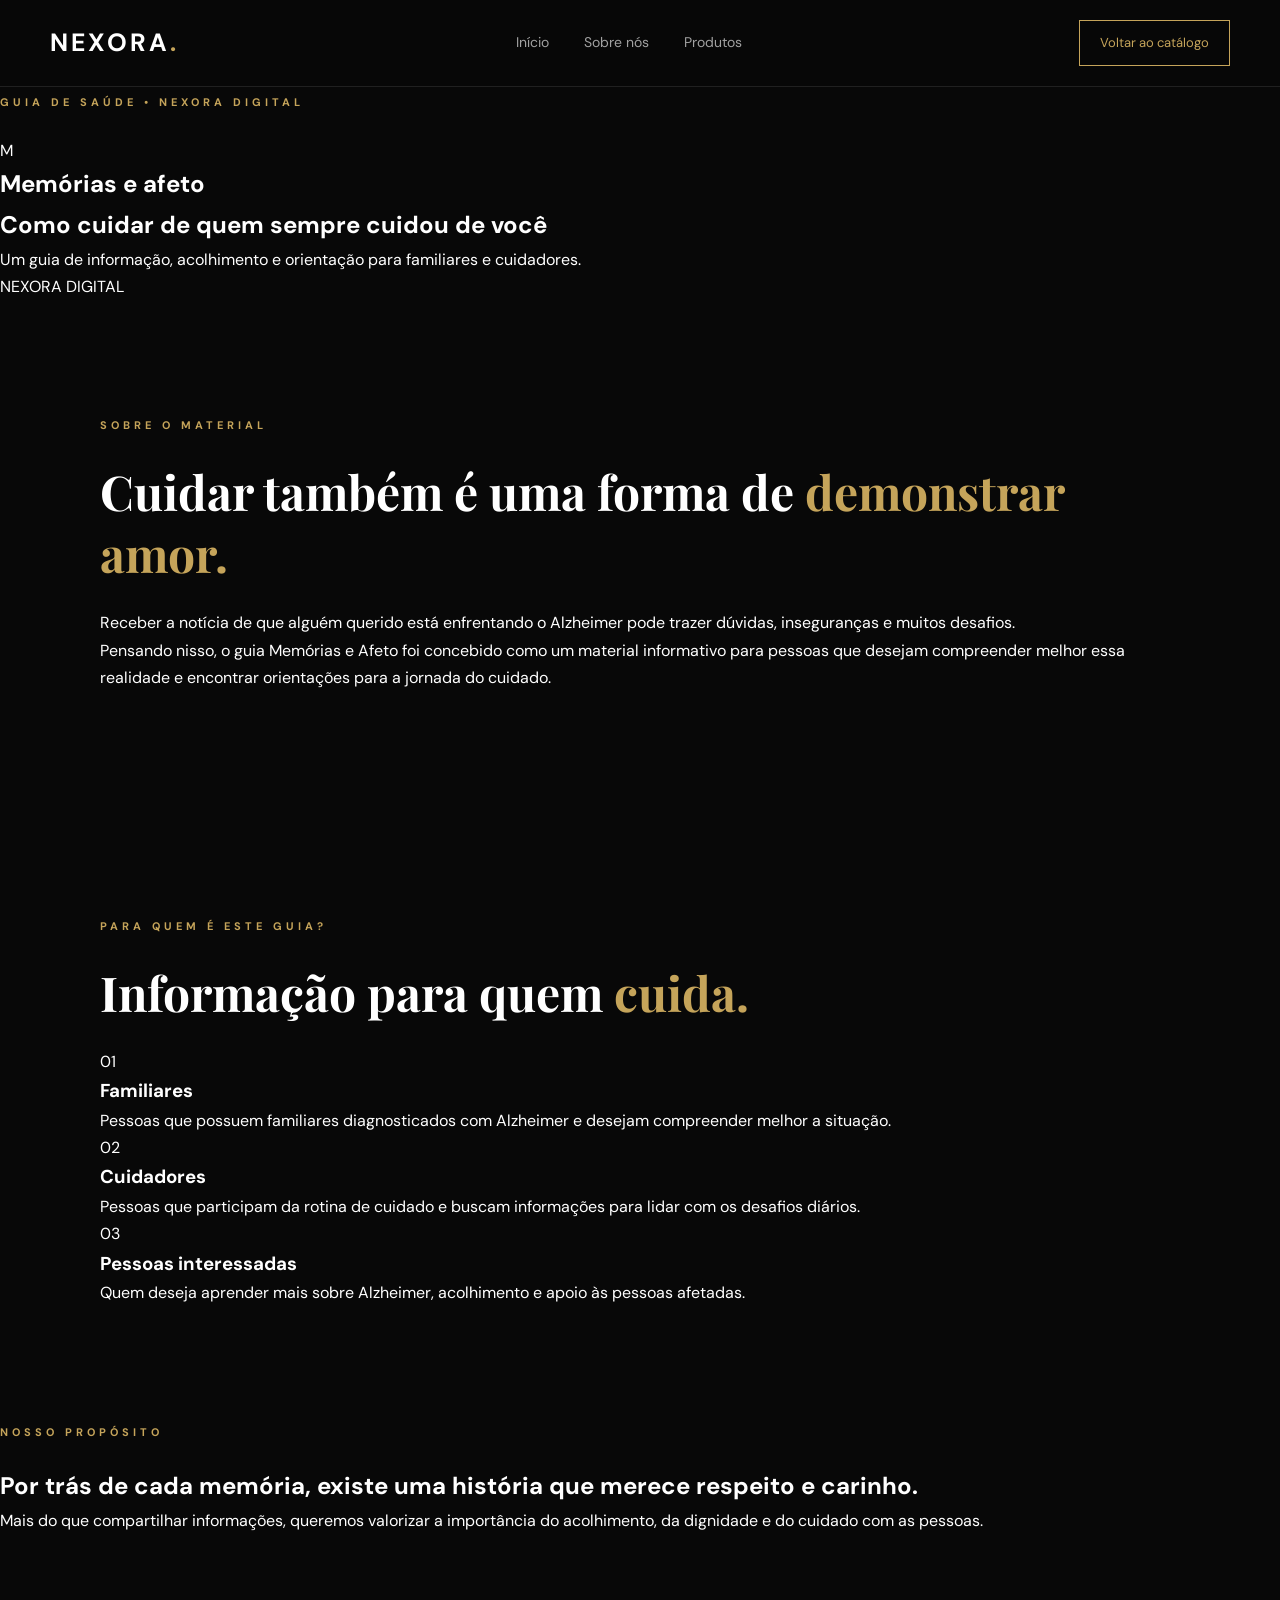
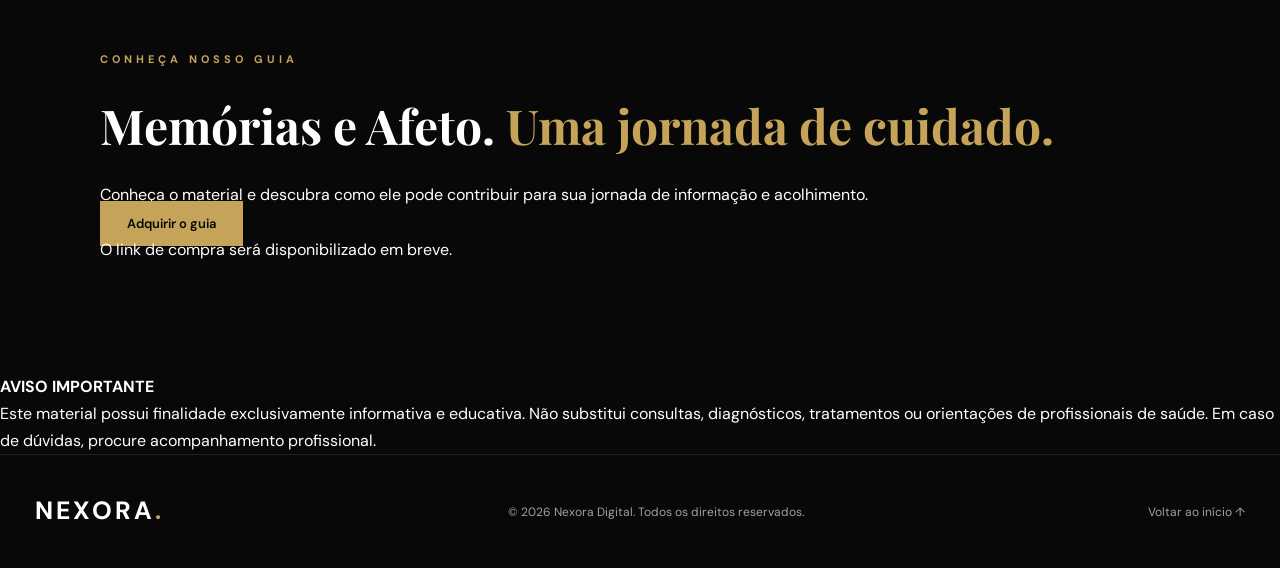
==== guia-alzheimer.html @ ecae06ea "Create informative guide on Alzheimer's care This HTML document serves as an informative guide about" ====
<!DOCTYPE html>
<html lang="pt-BR">

<head>
    <meta charset="UTF-8">
    <meta name="viewport" content="width=device-width, initial-scale=1.0">

    <meta name="description" content="Memórias e afeto: um guia informativo sobre Alzheimer, cuidado e acolhimento para familiares e cuidadores.">

    <title>Memórias e Afeto | Nexora Digital</title>

    <link rel="stylesheet" href="style.css">
</head>

<body>

    <header class="header">
        <nav class="navbar">

            <a href="index.html" class="logo">
                NEXORA<span>.</span>
            </a>

            <div class="nav-links">
                <a href="index.html">Início</a>
                <a href="index.html#sobre">Sobre nós</a>
                <a href="index.html#cursos">Produtos</a>
            </div>

            <a href="index.html#cursos" class="nav-button">
                Voltar ao catálogo
            </a>

        </nav>
    </header>

    <main>

        <!-- CAPA -->

        <section class="guide-hero">

            <div class="guide-cover">

                <span class="eyebrow">
                    GUIA DE SAÚDE • NEXORA DIGITAL
                </span>

                <div class="guide-cover-art">
                    <div class="guide-symbol">M</div>
                </div>

                <h1>
                    Memórias <span>e afeto</span>
                </h1>

                <h2>
                    Como cuidar de quem sempre cuidou de você
                </h2>

                <p>
                    Um guia de informação, acolhimento
                    e orientação para familiares e cuidadores.
                </p>

                <span class="guide-brand">
                    NEXORA DIGITAL
                </span>

            </div>

        </section>


        <!-- APRESENTAÇÃO -->

        <section class="guide-section section">

            <span class="eyebrow">SOBRE O MATERIAL</span>

            <h2>
                Cuidar também é uma forma de
                <span>demonstrar amor.</span>
            </h2>

            <p>
                Receber a notícia de que alguém querido
                está enfrentando o Alzheimer pode trazer
                dúvidas, inseguranças e muitos desafios.
            </p>

            <p>
                Pensando nisso, o guia Memórias e Afeto
                foi concebido como um material informativo
                para pessoas que desejam compreender melhor
                essa realidade e encontrar orientações
                para a jornada do cuidado.
            </p>

        </section>


        <!-- PARA QUEM É -->

        <section class="guide-section section">

            <span class="eyebrow">PARA QUEM É ESTE GUIA?</span>

            <h2>
                Informação para quem
                <span>cuida.</span>
            </h2>

            <div class="guide-audience">

                <article class="audience-card">
                    <span>01</span>
                    <h3>Familiares</h3>
                    <p>
                        Pessoas que possuem familiares
                        diagnosticados com Alzheimer e
                        desejam compreender melhor a situação.
                    </p>
                </article>

                <article class="audience-card">
                    <span>02</span>
                    <h3>Cuidadores</h3>
                    <p>
                        Pessoas que participam da rotina
                        de cuidado e buscam informações
                        para lidar com os desafios diários.
                    </p>
                </article>

                <article class="audience-card">
                    <span>03</span>
                    <h3>Pessoas interessadas</h3>
                    <p>
                        Quem deseja aprender mais sobre
                        Alzheimer, acolhimento e apoio
                        às pessoas afetadas.
                    </p>
                </article>

            </div>

        </section>


        <!-- PROPÓSITO -->

        <section class="guide-message">

            <span class="eyebrow">NOSSO PROPÓSITO</span>

            <h2>
                Por trás de cada memória,
                existe uma história que merece
                <span>respeito e carinho.</span>
            </h2>

            <p>
                Mais do que compartilhar informações,
                queremos valorizar a importância do
                acolhimento, da dignidade e do cuidado
                com as pessoas.
            </p>

        </section>


        <!-- AQUISIÇÃO -->

        <section class="guide-cta section">

            <span class="eyebrow">CONHEÇA NOSSO GUIA</span>

            <h2>
                Memórias e Afeto.
                <span>Uma jornada de cuidado.</span>
            </h2>

            <p>
                Conheça o material e descubra como ele
                pode contribuir para sua jornada de
                informação e acolhimento.
            </p>

            <a href="#" class="button-primary" id="buy-guide">
                Adquirir o guia
            </a>

            <p class="guide-note">
                O link de compra será disponibilizado em breve.
            </p>

        </section>


        <!-- AVISO -->

        <section class="guide-disclaimer">

            <strong>AVISO IMPORTANTE</strong>

            <p>
                Este material possui finalidade exclusivamente
                informativa e educativa. Não substitui consultas,
                diagnósticos, tratamentos ou orientações de
                profissionais de saúde. Em caso de dúvidas,
                procure acompanhamento profissional.
            </p>

        </section>

    </main>


    <footer class="footer">

        <a href="index.html" class="logo">
            NEXORA<span>.</span>
        </a>

        <p>
            © 2026 Nexora Digital.
            Todos os direitos reservados.
        </p>

        <a href="index.html">
            Voltar ao início ↑
        </a>

    </footer>

    <script src="script.js"></script>

</body>
</html>
---- style.css ----
/* =================================
   NEXORA DIGITAL
   IDENTIDADE VISUAL PREMIUM
================================= */

@import url('https://fonts.googleapis.com/css2?family=DM+Sans:wght@400;500;600;700&family=Playfair+Display:wght@500;600;700&display=swap');

:root {
    --background: #080808;
    --surface: #111111;
    --surface-light: #181818;
    --white: #ffffff;
    --gray: #a1a1a1;
    --gold: #c5a45a;
    --border: rgba(255,255,255,0.10);
}

* {
    margin: 0;
    padding: 0;
    box-sizing: border-box;
    scroll-behavior: smooth;
}

body {
    background: var(--background);
    color: var(--white);
    font-family: 'DM Sans', sans-serif;
    line-height: 1.7;
}

a {
    text-decoration: none;
    color: inherit;
}

/* HEADER */

.header {
    width: 100%;
    position: sticky;
    top: 0;
    z-index: 1000;
    background: rgba(8,8,8,0.94);
    backdrop-filter: blur(15px);
    border-bottom: 1px solid var(--border);
}

.navbar {
    max-width: 1250px;
    margin: auto;
    padding: 20px 35px;
    display: flex;
    justify-content: space-between;
    align-items: center;
    gap: 25px;
}

.logo {
    font-size: 25px;
    font-weight: 700;
    letter-spacing: 3px;
}

.logo span {
    color: var(--gold);
}

.nav-links {
    display: flex;
    gap: 35px;
}

.nav-links a {
    color: var(--gray);
    font-size: 14px;
    transition: 0.3s;
}

.nav-links a:hover {
    color: var(--gold);
}

.nav-button {
    padding: 11px 20px;
    border: 1px solid var(--gold);
    color: var(--gold);
    font-size: 13px;
    transition: 0.3s;
}

.nav-button:hover {
    background: var(--gold);
    color: #000;
}

/* HERO */

.hero {
    min-height: 650px;
    display: flex;
    align-items: center;
    justify-content: center;
    text-align: center;
    padding: 100px 25px;
    background:
        radial-gradient(ellipse at 50% 45%,
        rgba(197,164,90,0.10),
        transparent 55%),
        var(--background);
}

.hero-content {
    max-width: 850px;
    animation: fadeUp 1s ease;
}

.eyebrow {
    display: inline-block;
    color: var(--gold);
    font-size: 11px;
    font-weight: 700;
    letter-spacing: 4px;
    margin-bottom: 25px;
}

.hero h1 {
    font-family: 'Playfair Display', serif;
    font-size: clamp(45px, 7vw, 85px);
    line-height: 1.15;
    margin-bottom: 25px;
}

.hero h1 span,
.section h2 span {
    color: var(--gold);
}

.hero p {
    color: var(--gray);
    font-size: 17px;
    max-width: 650px;
    margin: 0 auto 35px;
}

.hero-buttons {
    display: flex;
    justify-content: center;
    gap: 15px;
    flex-wrap: wrap;
}

.button-primary,
.button-secondary {
    padding: 14px 27px;
    font-size: 13px;
    font-weight: 600;
    transition: 0.3s;
}

.button-primary {
    background: var(--gold);
    color: #080808;
}

.button-primary:hover {
    background: #e0c27d;
    transform: translateY(-3px);
}

.button-secondary {
    border: 1px solid var(--border);
    color: var(--white);
}

.button-secondary:hover {
    border-color: var(--gold);
    color: var(--gold);
}

/* SECTIONS */

.section {
    max-width: 1150px;
    margin: auto;
    padding: 110px 35px;
}

.section h2 {
    font-family: 'Playfair Display', serif;
    font-size: clamp(32px, 5vw, 48px);
    line-height: 1.3;
    margin-bottom: 25px;
}

.about {
    text-align: center;
    border-top: 1px solid var(--border);
}

.about p,
.social p {
    color: var(--gray);
    max-width: 720px;
    margin: auto;
    font-size: 16px;
}

/* COURSES */

.courses {
    border-top: 1px solid var(--border);
}

.section-description {
    color: var(--gray);
    margin-bottom: 45px;
}

.course-grid {
    display: grid;
    grid-template-columns: repeat(2, minmax(0, 1fr));
    gap: 25px;
}

.course-card {
    background: var(--surface);
    border: 1px solid var(--border);
    transition: 0.35s;
    overflow: hidden;
}

.course-card:hover {
    transform: translateY(-7px);
    border-color: rgba(197,164,90,0.5);
}

.course-image {
    min-height: 210px;
    display: flex;
    justify-content: center;
    align-items: center;
    padding: 25px;
    background:
        radial-gradient(circle at center,
        rgba(197,164,90,0.18),
        transparent 65%),
        #151515;
    border-bottom: 1px solid var(--border);
}

.course-image span {
    font-size: 12px;
    font-weight: 700;
    letter-spacing: 3px;
    color: var(--gold);
    text-align: center;
}

.course-info {
    padding: 30px;
}

.course-category {
    font-size: 10px;
    letter-spacing: 2px;
    color: var(--gold);
    font-weight: 700;
}

.course-info h3 {
    font-family: 'Playfair Display', serif;
    font-size: 25px;
    margin: 12px 0;
}

.course-info p {
    color: var(--gray);
    font-size: 14px;
    margin-bottom: 25px;
}

.course-link {
    color: var(--gold);
    font-size: 13px;
    font-weight: 700;
}

.coming-soon {
    opacity: 0.75;
}

/* SOCIAL */

.social {
    text-align: center;
    border-top: 1px solid var(--border);
}

.social-links {
    display: flex;
    justify-content: center;
    gap: 15px;
    flex-wrap: wrap;
    margin-top: 35px;
}

.social-links a {
    padding: 12px 25px;
    border: 1px solid var(--border);
    color: var(--white);
    font-size: 13px;
    transition: 0.3s;
}

.social-links a:hover {
    border-color: var(--gold);
    color: var(--gold);
}

/* FOOTER */

.footer {
    padding: 35px;
    border-top: 1px solid var(--border);
    display: flex;
    justify-content: space-between;
    align-items: center;
    gap: 20px;
    flex-wrap: wrap;
}

.footer p,
.footer > a:last-child {
    color: var(--gray);
    font-size: 12px;
}

/* ANIMATION */

@keyframes fadeUp {
    from {
        opacity: 0;
        transform: translateY(25px);
    }

    to {
        opacity: 1;
        transform: translateY(0);
    }
}

/* MOBILE */

@media (max-width: 768px) {

    .navbar {
        padding: 18px 20px;
        flex-wrap: wrap;
    }

    .nav-links {
        order: 3;
        width: 100%;
        justify-content: center;
        gap: 18px;
        flex-wrap: wrap;
    }

    .nav-links a {
        font-size: 12px;
    }

    .nav-button {
        font-size: 11px;
        padding: 9px 12px;
    }

    .hero {
        min-height: 570px;
        padding: 80px 20px;
    }

    .hero p {
        font-size: 15px;
    }

    .section {
        padding: 80px 22px;
    }

    .course-grid {
        grid-template-columns: 1fr;
    }

    .footer {
        flex-direction: column;
        text-align: center;
    }
}

@media (max-width: 400px) {
    .logo {
        font-size: 20px;
    }

    .nav-links {
        gap: 12px;
    }

    .nav-links a {
        font-size: 11px;
    }
}

/* ANIMAÇÕES DE APARECIMENTO */

.reveal {
    opacity: 0;
    transform: translateY(25px);
    transition: opacity 0.8s ease, transform 0.8s ease;
}

.reveal.visible {
    opacity: 1;
    transform: translateY(0);
}

@media (prefers-reduced-motion: reduce) {
    .reveal {
        opacity: 1;
        transform: none;
        transition: none;
    }
}
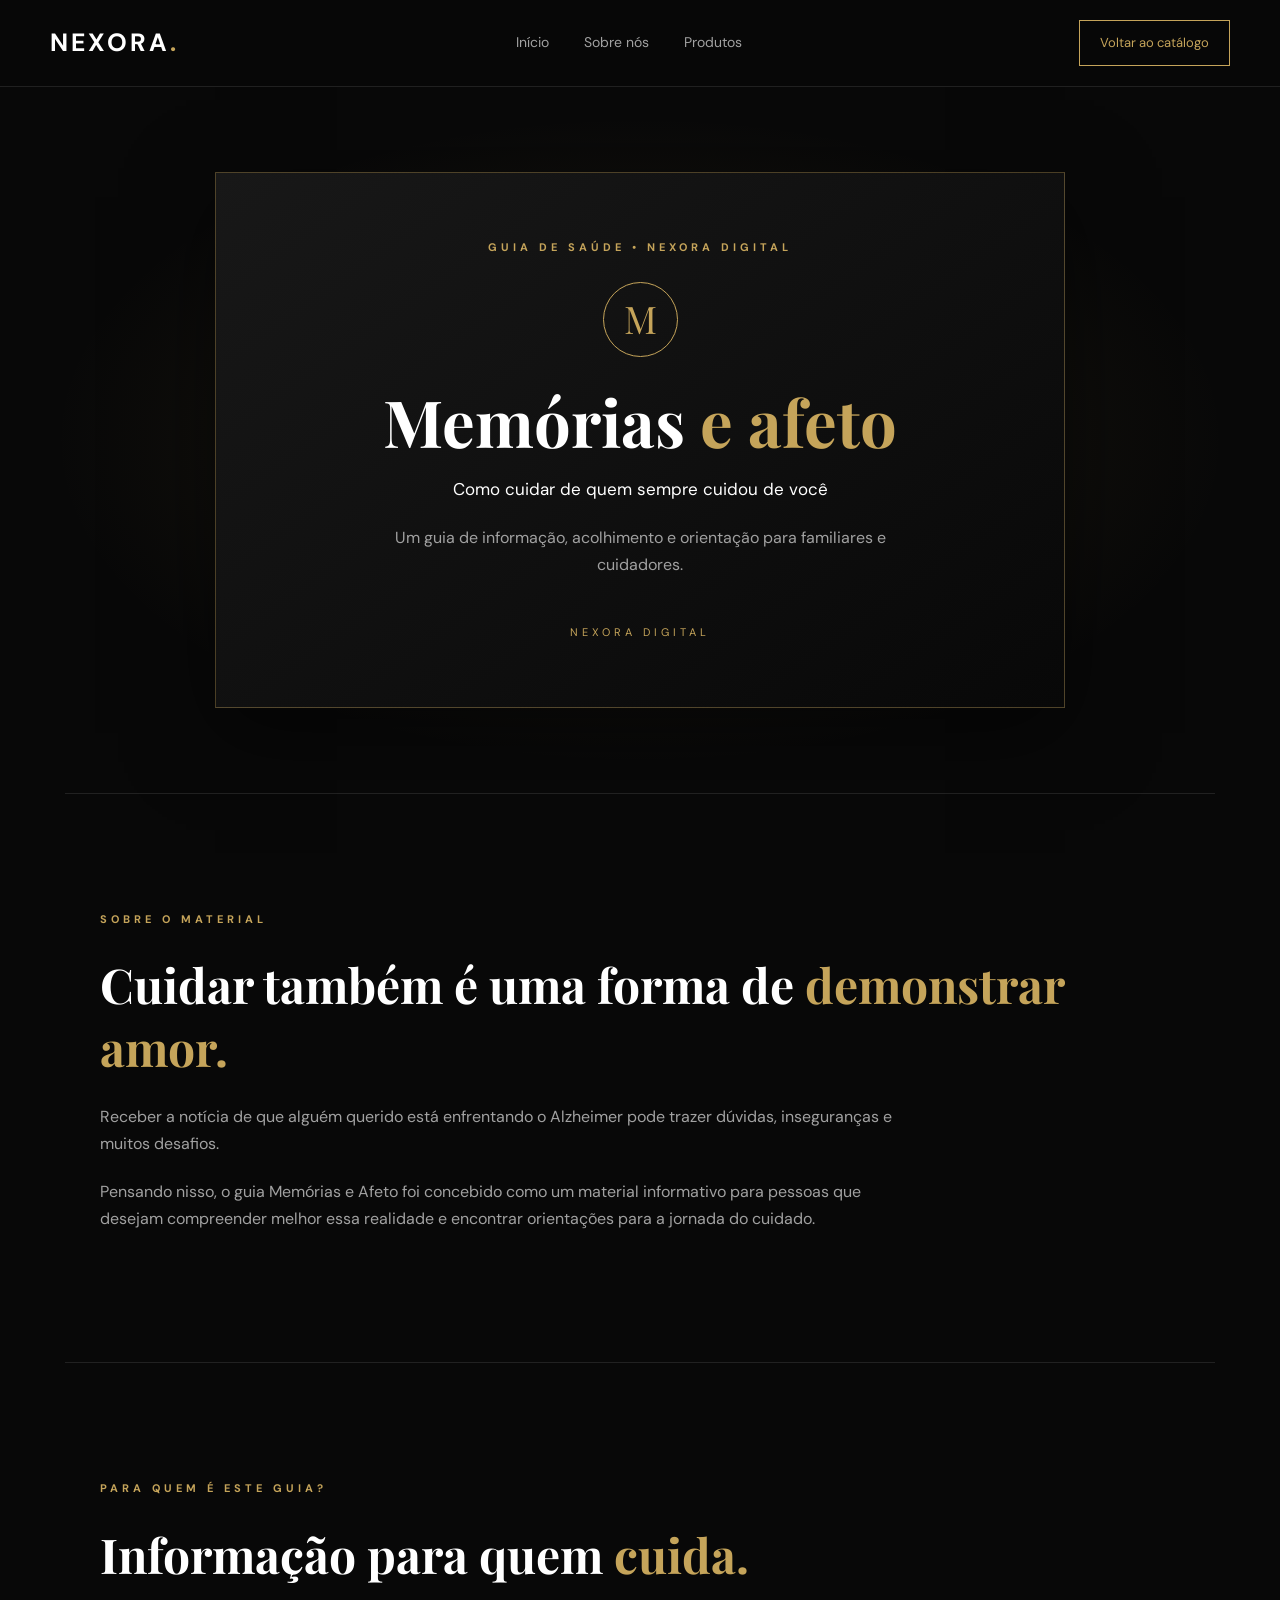
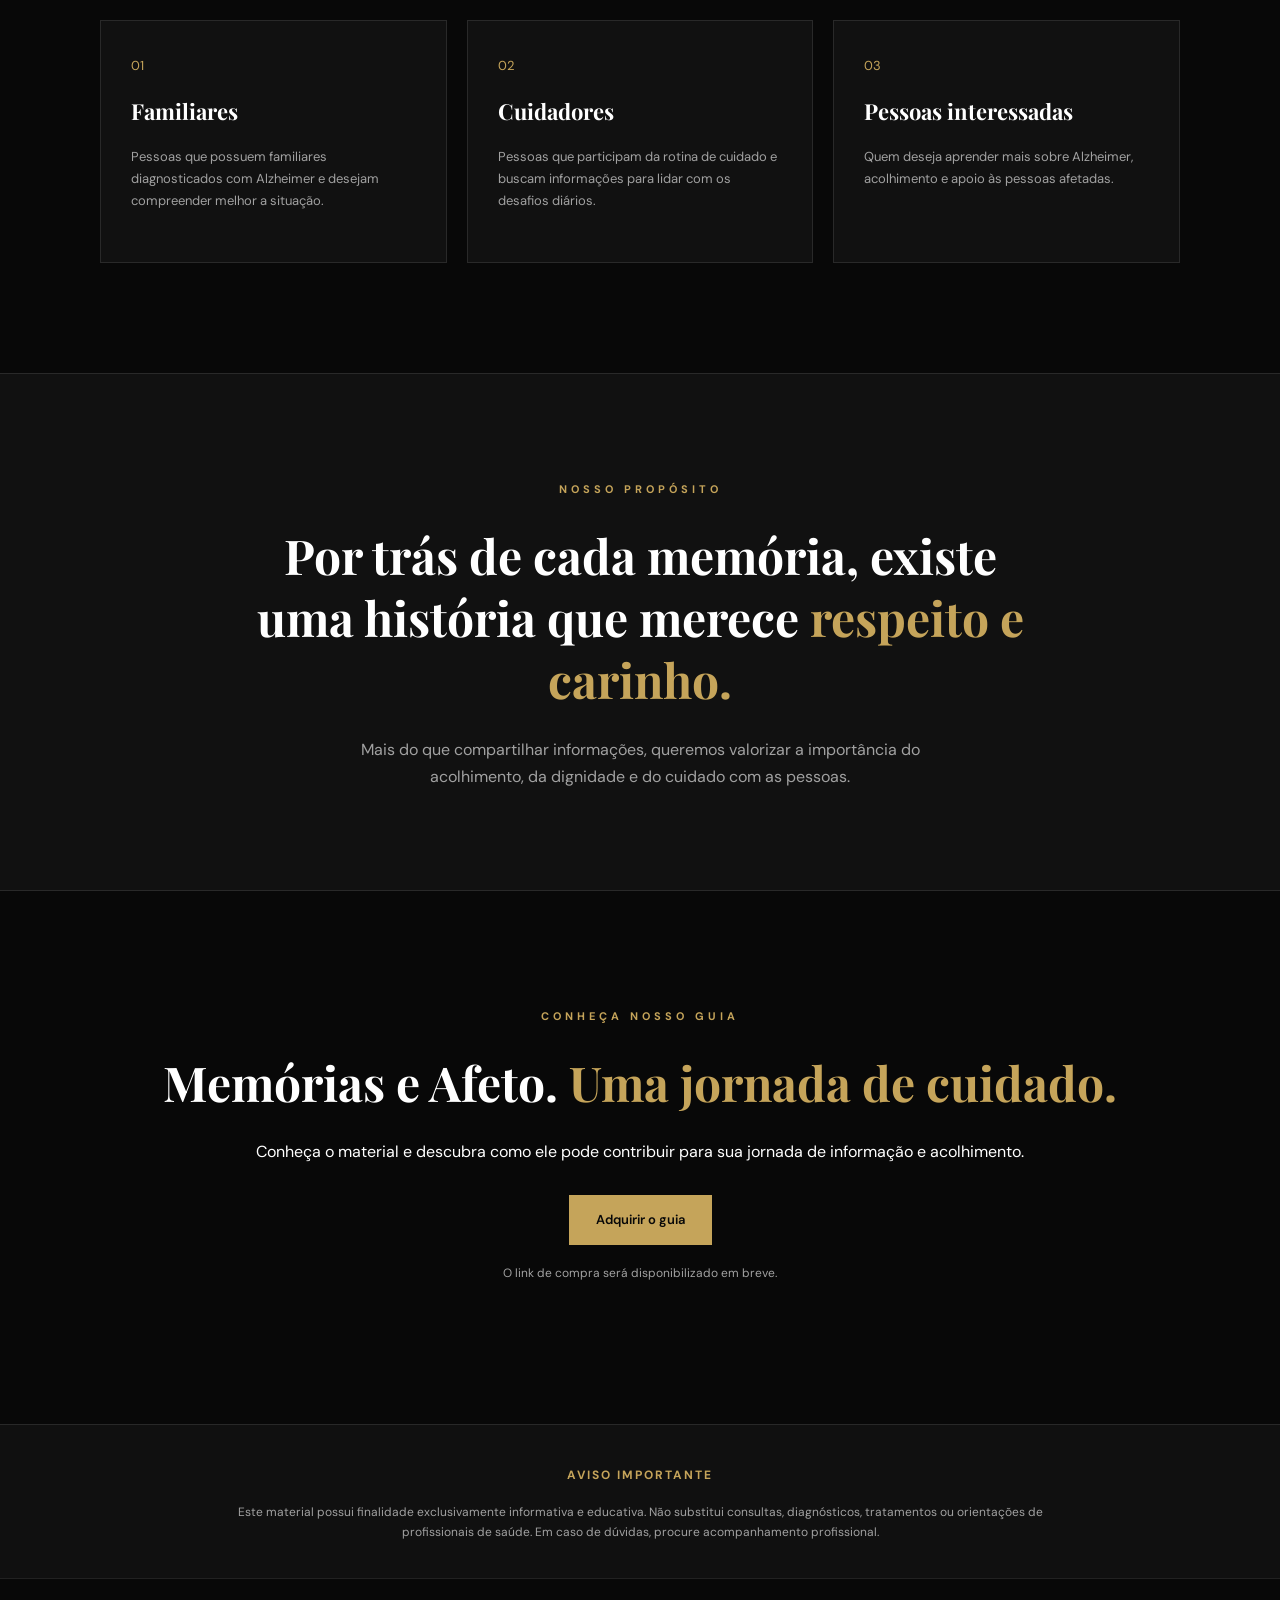
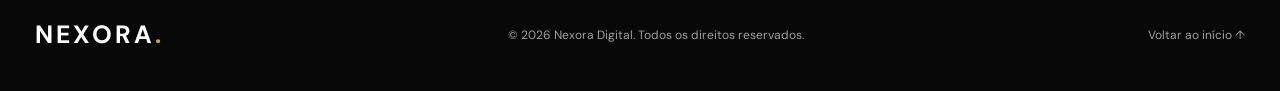
==== commit e4e3389b: "Update guia-alzheimer.html with accessibility features" ====
--- a/guia-alzheimer.html
+++ b/guia-alzheimer.html
@@ -8,6 +8,8 @@
 
     <meta name="description" content="Memórias e afeto: um guia informativo sobre Alzheimer, cuidado e acolhimento para familiares e cuidadores.">
 
+    <meta name="theme-color" content="#080808">
+
     <title>Memórias e Afeto | Nexora Digital</title>
 
     <link rel="stylesheet" href="style.css">
@@ -15,17 +17,24 @@
 
 <body>
 
+    <!-- CABEÇALHO -->
+
     <header class="header">
-        <nav class="navbar">
-
-            <a href="index.html" class="logo">
+
+        <nav class="navbar" aria-label="Navegação principal">
+
+            <a href="index.html" class="logo" aria-label="Nexora Digital - Página inicial">
                 NEXORA<span>.</span>
             </a>
 
             <div class="nav-links">
+
                 <a href="index.html">Início</a>
+
                 <a href="index.html#sobre">Sobre nós</a>
+
                 <a href="index.html#cursos">Produtos</a>
+
             </div>
 
             <a href="index.html#cursos" class="nav-button">
@@ -33,7 +42,11 @@
             </a>
 
         </nav>
+
     </header>
+
+
+    <!-- CONTEÚDO PRINCIPAL -->
 
     <main>
 
@@ -47,8 +60,12 @@
                     GUIA DE SAÚDE • NEXORA DIGITAL
                 </span>
 
-                <div class="guide-cover-art">
-                    <div class="guide-symbol">M</div>
+                <div class="guide-cover-art" aria-hidden="true">
+
+                    <div class="guide-symbol">
+                        M
+                    </div>
+
                 </div>
 
                 <h1>
@@ -77,7 +94,9 @@
 
         <section class="guide-section section">
 
-            <span class="eyebrow">SOBRE O MATERIAL</span>
+            <span class="eyebrow">
+                SOBRE O MATERIAL
+            </span>
 
             <h2>
                 Cuidar também é uma forma de
@@ -105,7 +124,9 @@
 
         <section class="guide-section section">
 
-            <span class="eyebrow">PARA QUEM É ESTE GUIA?</span>
+            <span class="eyebrow">
+                PARA QUEM É ESTE GUIA?
+            </span>
 
             <h2>
                 Informação para quem
@@ -115,33 +136,53 @@
             <div class="guide-audience">
 
                 <article class="audience-card">
+
                     <span>01</span>
-                    <h3>Familiares</h3>
+
+                    <h3>
+                        Familiares
+                    </h3>
+
                     <p>
                         Pessoas que possuem familiares
                         diagnosticados com Alzheimer e
                         desejam compreender melhor a situação.
                     </p>
+
                 </article>
 
+
                 <article class="audience-card">
+
                     <span>02</span>
-                    <h3>Cuidadores</h3>
+
+                    <h3>
+                        Cuidadores
+                    </h3>
+
                     <p>
                         Pessoas que participam da rotina
                         de cuidado e buscam informações
                         para lidar com os desafios diários.
                     </p>
+
                 </article>
 
+
                 <article class="audience-card">
+
                     <span>03</span>
-                    <h3>Pessoas interessadas</h3>
+
+                    <h3>
+                        Pessoas interessadas
+                    </h3>
+
                     <p>
                         Quem deseja aprender mais sobre
                         Alzheimer, acolhimento e apoio
                         às pessoas afetadas.
                     </p>
+
                 </article>
 
             </div>
@@ -153,7 +194,9 @@
 
         <section class="guide-message">
 
-            <span class="eyebrow">NOSSO PROPÓSITO</span>
+            <span class="eyebrow">
+                NOSSO PROPÓSITO
+            </span>
 
             <h2>
                 Por trás de cada memória,
@@ -175,7 +218,9 @@
 
         <section class="guide-cta section">
 
-            <span class="eyebrow">CONHEÇA NOSSO GUIA</span>
+            <span class="eyebrow">
+                CONHEÇA NOSSO GUIA
+            </span>
 
             <h2>
                 Memórias e Afeto.
@@ -188,7 +233,17 @@
                 informação e acolhimento.
             </p>
 
-            <a href="#" class="button-primary" id="buy-guide">
+            <!--
+                Quando tiver o link da Kiwify,
+                substitua o # pelo endereço real de compra.
+            -->
+
+            <a
+                href="#"
+                class="button-primary"
+                id="buy-guide"
+                aria-label="Adquirir o guia Memórias e Afeto"
+            >
                 Adquirir o guia
             </a>
 
@@ -203,7 +258,9 @@
 
         <section class="guide-disclaimer">
 
-            <strong>AVISO IMPORTANTE</strong>
+            <strong>
+                AVISO IMPORTANTE
+            </strong>
 
             <p>
                 Este material possui finalidade exclusivamente
@@ -218,6 +275,8 @@
     </main>
 
 
+    <!-- RODAPÉ -->
+
     <footer class="footer">
 
         <a href="index.html" class="logo">
@@ -235,7 +294,11 @@
 
     </footer>
 
+
+    <!-- JAVASCRIPT -->
+
     <script src="script.js"></script>
 
 </body>
+
 </html>
--- a/style.css
+++ b/style.css
@@ -434,3 +434,199 @@
         transition: none;
     }
 }
+
+/* =================================
+   PÁGINA MEMÓRIAS E AFETO
+================================= */
+
+.guide-hero {
+    padding: 85px 20px;
+    background:
+        radial-gradient(ellipse at center,
+        rgba(197,164,90,0.12),
+        transparent 65%);
+    display: flex;
+    justify-content: center;
+}
+
+.guide-cover {
+    max-width: 850px;
+    width: 100%;
+    min-height: 470px;
+    padding: 65px 35px;
+    border: 1px solid rgba(197,164,90,0.35);
+    background: linear-gradient(145deg, #181818, #080808);
+    text-align: center;
+    display: flex;
+    flex-direction: column;
+    align-items: center;
+    justify-content: center;
+    box-shadow: 0 25px 80px rgba(0,0,0,0.5);
+}
+
+.guide-cover-art {
+    width: 75px;
+    height: 75px;
+    border: 1px solid var(--gold);
+    border-radius: 50%;
+    display: flex;
+    align-items: center;
+    justify-content: center;
+    margin-bottom: 25px;
+}
+
+.guide-symbol {
+    color: var(--gold);
+    font-family: 'Playfair Display', serif;
+    font-size: 38px;
+}
+
+.guide-cover h1 {
+    font-family: 'Playfair Display', serif;
+    font-size: clamp(38px, 6vw, 65px);
+    line-height: 1.2;
+}
+
+.guide-cover h1 span {
+    color: var(--gold);
+}
+
+.guide-cover h2 {
+    font-size: 17px;
+    font-weight: 400;
+    margin-top: 15px;
+}
+
+.guide-cover p {
+    color: var(--gray);
+    max-width: 500px;
+    margin: 20px auto;
+}
+
+.guide-brand {
+    font-size: 11px;
+    letter-spacing: 4px;
+    color: var(--gold);
+    margin-top: 25px;
+}
+
+.guide-section {
+    border-top: 1px solid var(--border);
+}
+
+.guide-section p {
+    color: var(--gray);
+    max-width: 800px;
+    margin-bottom: 20px;
+}
+
+.guide-audience {
+    display: grid;
+    grid-template-columns: repeat(3, 1fr);
+    gap: 20px;
+    margin-top: 35px;
+}
+
+.audience-card {
+    background: var(--surface);
+    border: 1px solid var(--border);
+    padding: 30px;
+}
+
+.audience-card > span {
+    color: var(--gold);
+    font-size: 13px;
+}
+
+.audience-card h3 {
+    font-family: 'Playfair Display', serif;
+    font-size: 22px;
+    margin: 15px 0;
+}
+
+.audience-card p {
+    font-size: 13px;
+    color: var(--gray);
+}
+
+.guide-message {
+    padding: 100px 25px;
+    text-align: center;
+    background: #111;
+    border-top: 1px solid var(--border);
+    border-bottom: 1px solid var(--border);
+}
+
+.guide-message h2 {
+    max-width: 800px;
+    margin: 0 auto 25px;
+    font-family: 'Playfair Display', serif;
+    font-size: clamp(32px, 5vw, 48px);
+    line-height: 1.3;
+}
+
+.guide-message h2 span {
+    color: var(--gold);
+}
+
+.guide-message p {
+    max-width: 650px;
+    margin: auto;
+    color: var(--gray);
+}
+
+.guide-cta {
+    text-align: center;
+}
+
+.guide-cta p {
+    margin: 0 auto 30px;
+}
+
+.guide-cta .button-primary {
+    display: inline-block;
+    border: none;
+    cursor: pointer;
+}
+
+.guide-note {
+    font-size: 12px;
+    color: var(--gray);
+    margin-top: 18px !important;
+}
+
+.guide-disclaimer {
+    padding: 35px;
+    border-top: 1px solid var(--border);
+    text-align: center;
+    background: #101010;
+}
+
+.guide-disclaimer strong {
+    color: var(--gold);
+    font-size: 12px;
+    letter-spacing: 2px;
+}
+
+.guide-disclaimer p {
+    max-width: 850px;
+    margin: 15px auto 0;
+    font-size: 12px;
+    color: var(--gray);
+}
+
+@media (max-width: 768px) {
+
+    .guide-cover {
+        padding: 45px 20px;
+    }
+
+    .guide-audience {
+        grid-template-columns: 1fr;
+    }
+
+    .guide-message {
+        padding: 75px 22px;
+    }
+
+}
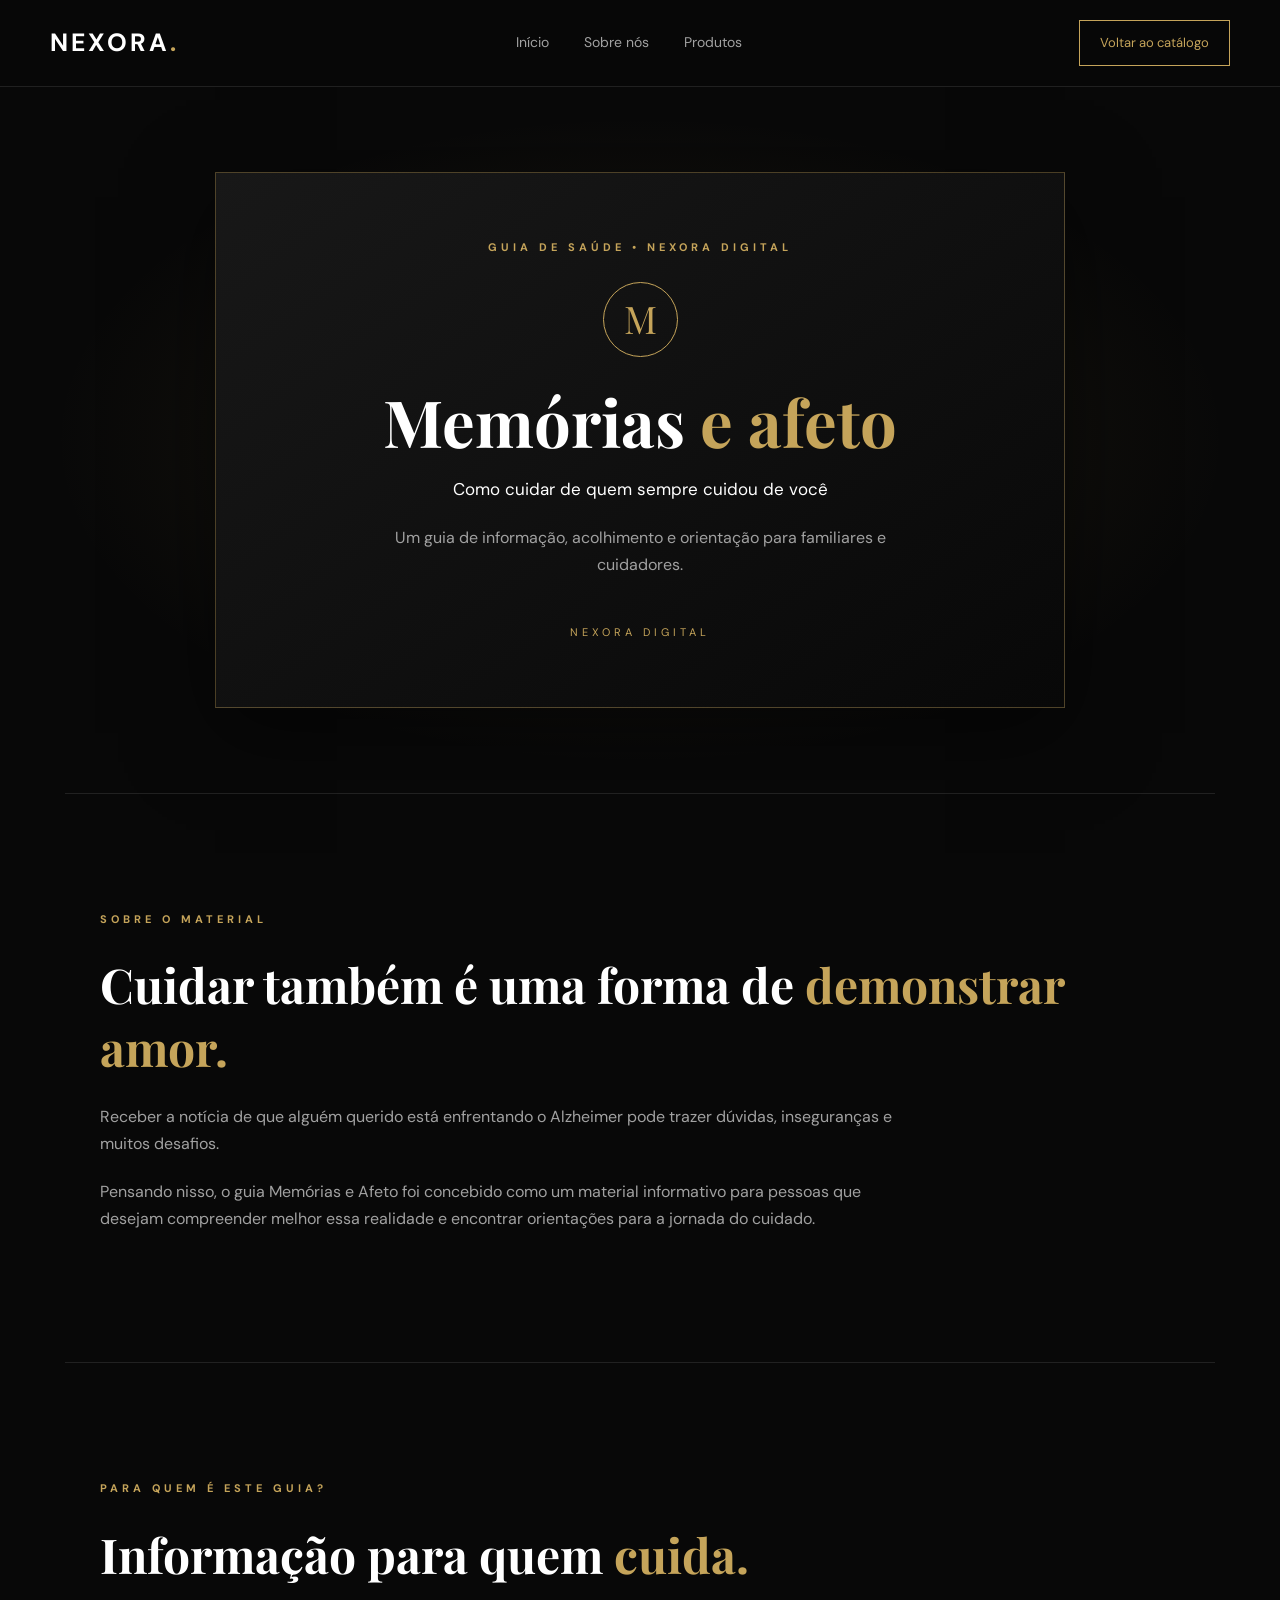
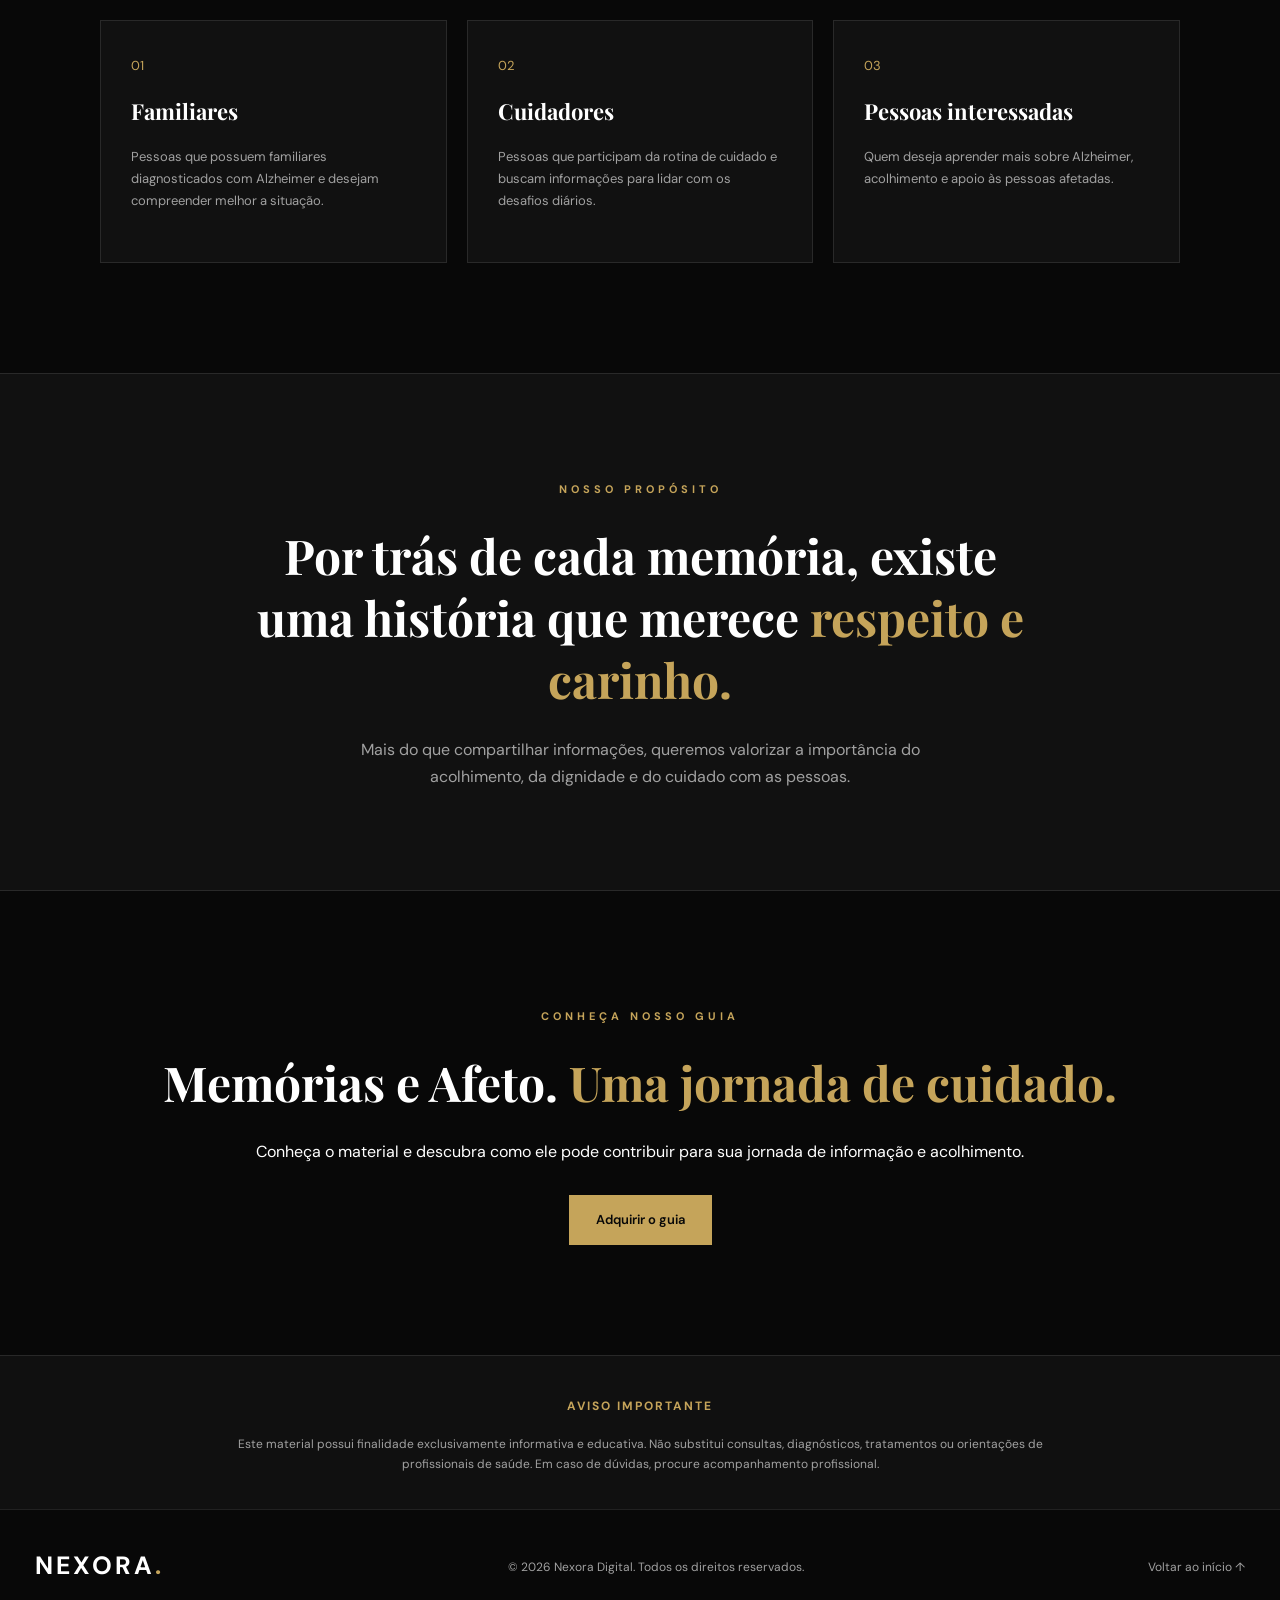
==== commit 272098eb: "Update purchase link for guia-alzheimer" ====
--- a/guia-alzheimer.html
+++ b/guia-alzheimer.html
@@ -233,23 +233,16 @@
                 informação e acolhimento.
             </p>
 
-            <!--
-                Quando tiver o link da Kiwify,
-                substitua o # pelo endereço real de compra.
-            -->
-
             <a
-                href="#"
+                href="https://pay.kiwify.com.br/oaTZnBB"
                 class="button-primary"
                 id="buy-guide"
                 aria-label="Adquirir o guia Memórias e Afeto"
+                target="_blank"
+                rel="noopener noreferrer"
             >
                 Adquirir o guia
             </a>
-
-            <p class="guide-note">
-                O link de compra será disponibilizado em breve.
-            </p>
 
         </section>
 
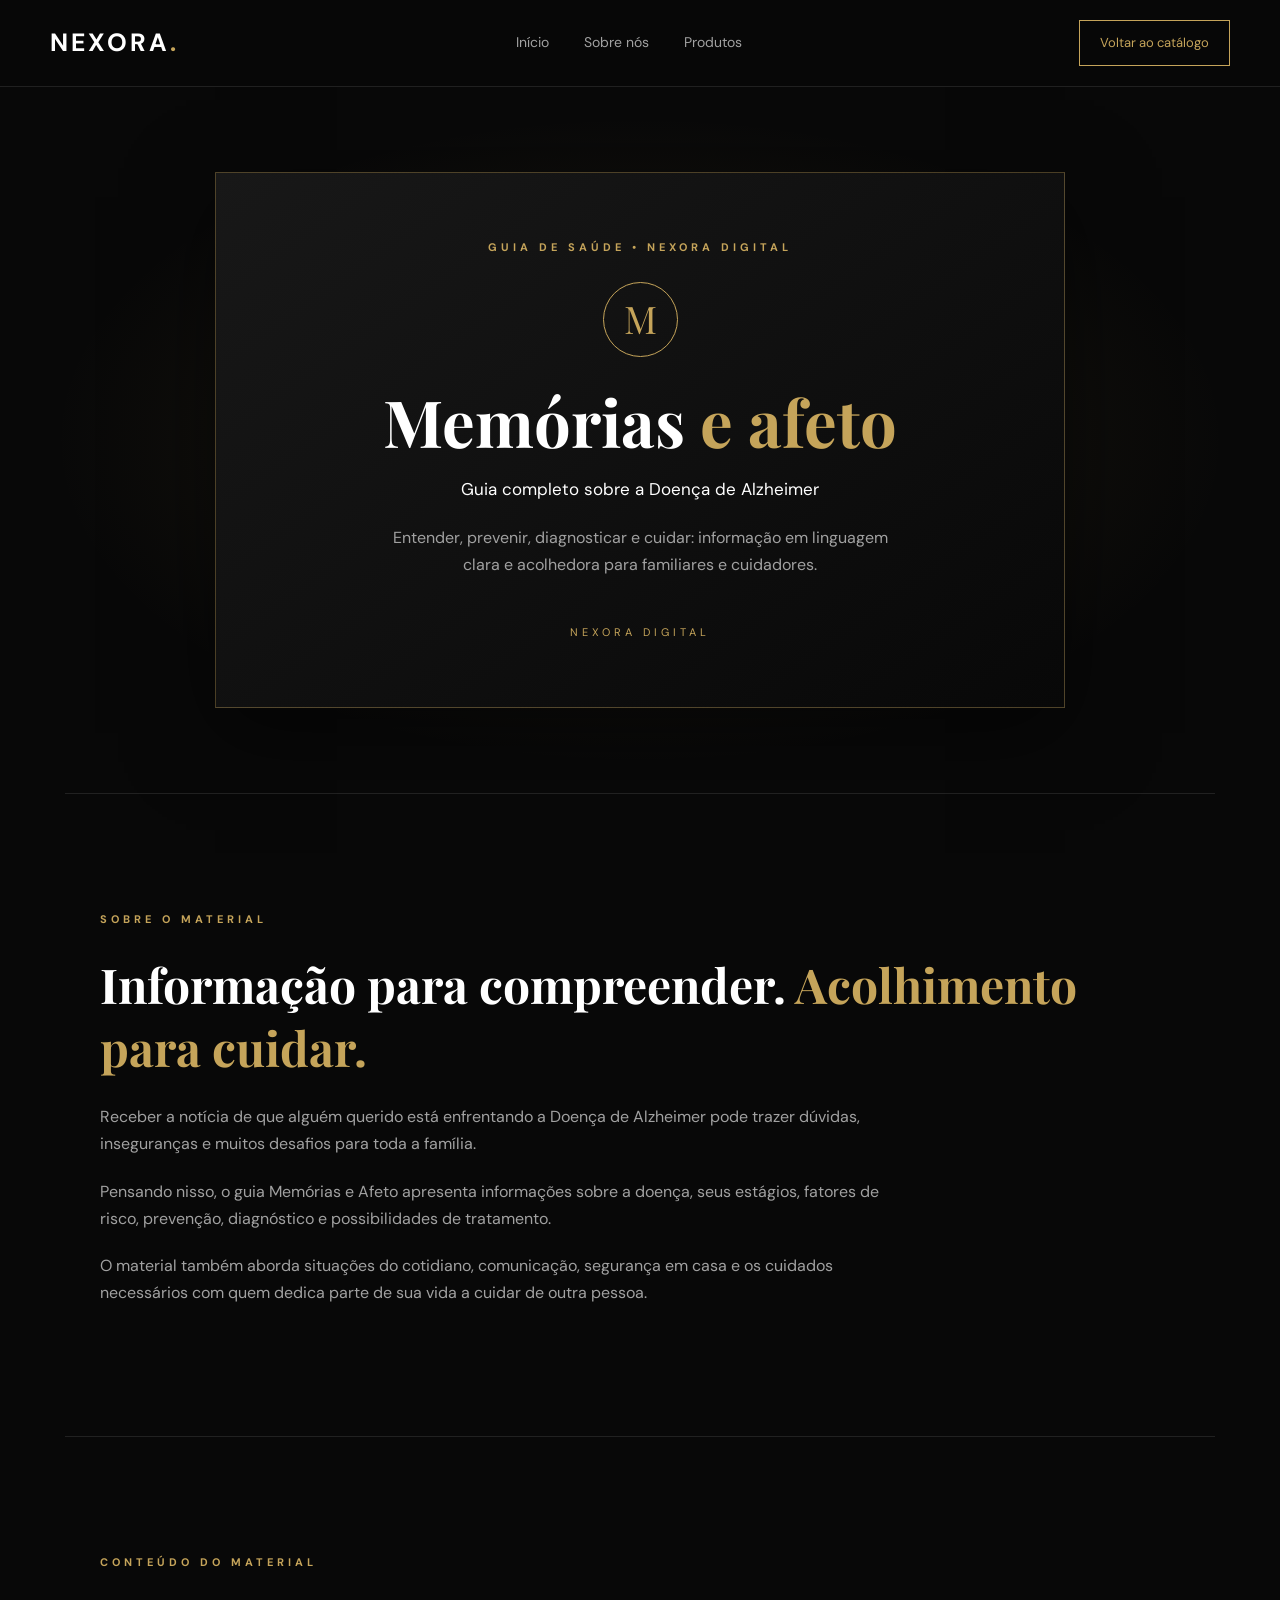
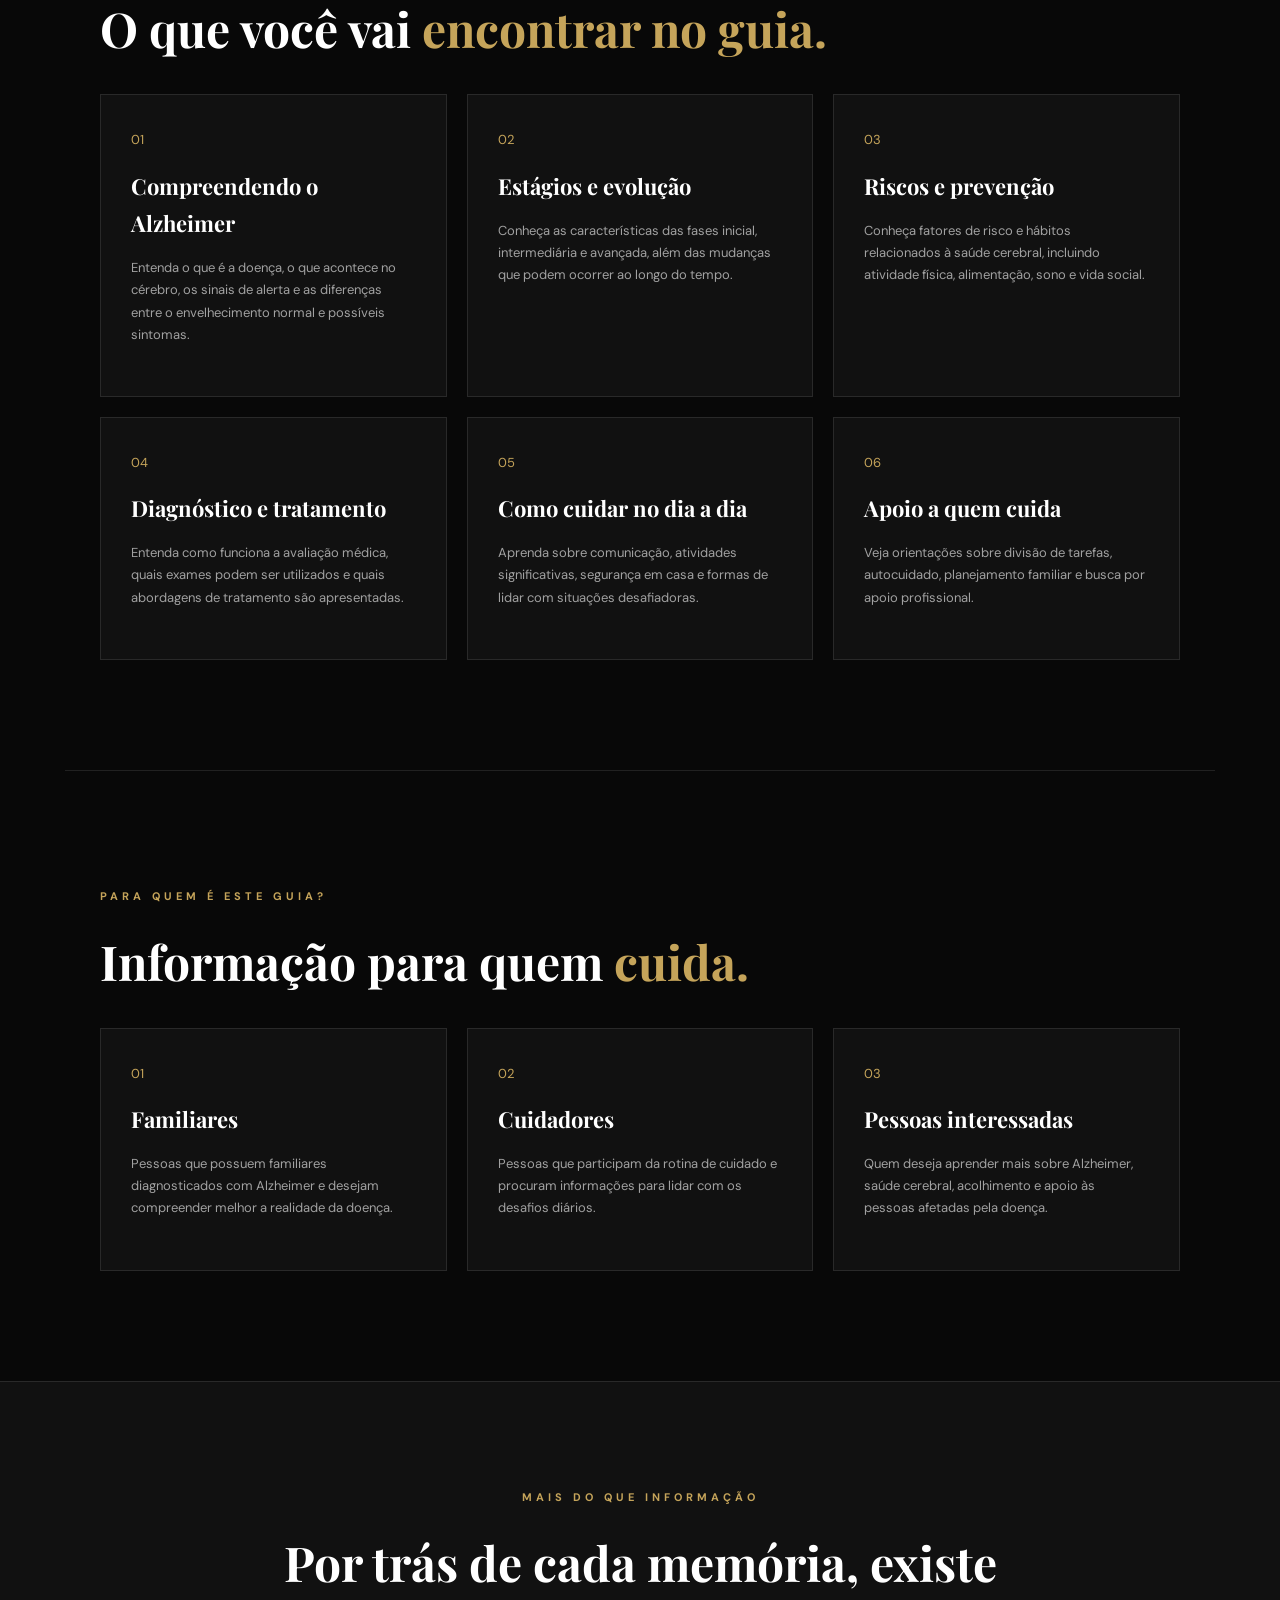
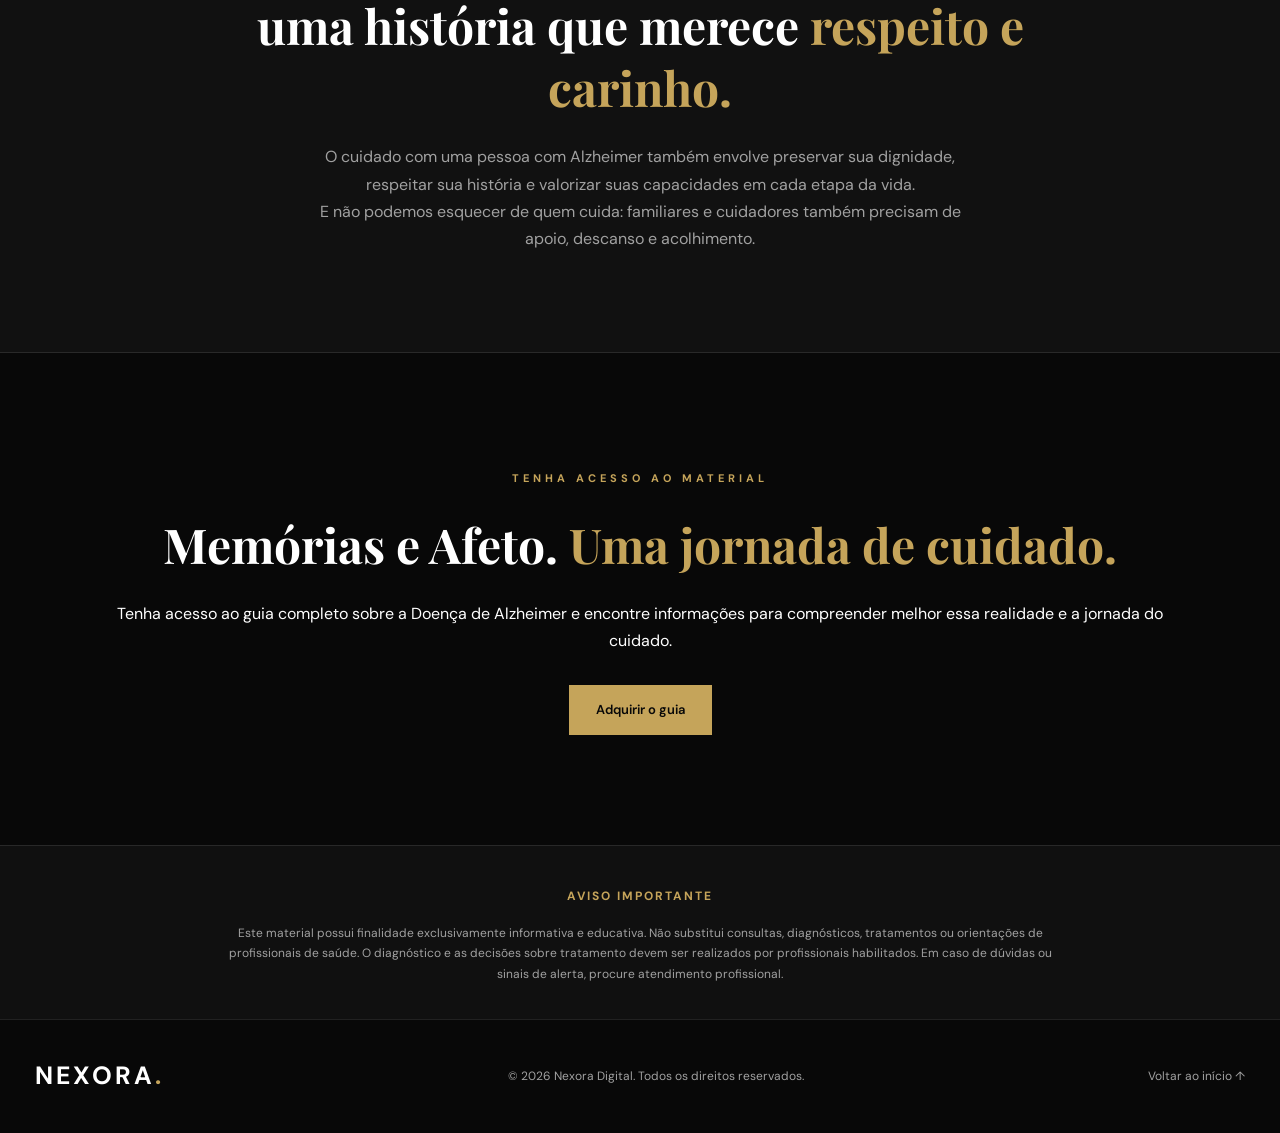
==== commit 5543c70e: "Update guia-alzheimer.html" ====
--- a/guia-alzheimer.html
+++ b/guia-alzheimer.html
@@ -6,7 +6,10 @@
     <meta charset="UTF-8">
     <meta name="viewport" content="width=device-width, initial-scale=1.0">
 
-    <meta name="description" content="Memórias e afeto: um guia informativo sobre Alzheimer, cuidado e acolhimento para familiares e cuidadores.">
+    <meta
+        name="description"
+        content="Memórias e Afeto: um guia completo e informativo sobre Alzheimer, seus estágios, prevenção, diagnóstico, tratamento e cuidados com familiares e cuidadores."
+    >
 
     <meta name="theme-color" content="#080808">
 
@@ -50,7 +53,7 @@
 
     <main>
 
-        <!-- CAPA -->
+        <!-- APRESENTAÇÃO DO PRODUTO -->
 
         <section class="guide-hero">
 
@@ -73,12 +76,13 @@
                 </h1>
 
                 <h2>
-                    Como cuidar de quem sempre cuidou de você
+                    Guia completo sobre a Doença de Alzheimer
                 </h2>
 
                 <p>
-                    Um guia de informação, acolhimento
-                    e orientação para familiares e cuidadores.
+                    Entender, prevenir, diagnosticar e cuidar:
+                    informação em linguagem clara e acolhedora
+                    para familiares e cuidadores.
                 </p>
 
                 <span class="guide-brand">
@@ -99,23 +103,158 @@
             </span>
 
             <h2>
-                Cuidar também é uma forma de
-                <span>demonstrar amor.</span>
+                Informação para compreender.
+                <span>Acolhimento para cuidar.</span>
             </h2>
 
             <p>
                 Receber a notícia de que alguém querido
-                está enfrentando o Alzheimer pode trazer
-                dúvidas, inseguranças e muitos desafios.
+                está enfrentando a Doença de Alzheimer
+                pode trazer dúvidas, inseguranças e muitos
+                desafios para toda a família.
             </p>
 
             <p>
                 Pensando nisso, o guia Memórias e Afeto
-                foi concebido como um material informativo
-                para pessoas que desejam compreender melhor
-                essa realidade e encontrar orientações
-                para a jornada do cuidado.
-            </p>
+                apresenta informações sobre a doença,
+                seus estágios, fatores de risco, prevenção,
+                diagnóstico e possibilidades de tratamento.
+            </p>
+
+            <p>
+                O material também aborda situações do
+                cotidiano, comunicação, segurança em casa
+                e os cuidados necessários com quem dedica
+                parte de sua vida a cuidar de outra pessoa.
+            </p>
+
+        </section>
+
+
+        <!-- CONTEÚDO DO GUIA -->
+
+        <section class="guide-section section">
+
+            <span class="eyebrow">
+                CONTEÚDO DO MATERIAL
+            </span>
+
+            <h2>
+                O que você vai
+                <span>encontrar no guia.</span>
+            </h2>
+
+            <div class="guide-audience">
+
+                <article class="audience-card">
+
+                    <span>01</span>
+
+                    <h3>
+                        Compreendendo o Alzheimer
+                    </h3>
+
+                    <p>
+                        Entenda o que é a doença, o que
+                        acontece no cérebro, os sinais de
+                        alerta e as diferenças entre o
+                        envelhecimento normal e possíveis
+                        sintomas.
+                    </p>
+
+                </article>
+
+
+                <article class="audience-card">
+
+                    <span>02</span>
+
+                    <h3>
+                        Estágios e evolução
+                    </h3>
+
+                    <p>
+                        Conheça as características das
+                        fases inicial, intermediária e
+                        avançada, além das mudanças que
+                        podem ocorrer ao longo do tempo.
+                    </p>
+
+                </article>
+
+
+                <article class="audience-card">
+
+                    <span>03</span>
+
+                    <h3>
+                        Riscos e prevenção
+                    </h3>
+
+                    <p>
+                        Conheça fatores de risco e hábitos
+                        relacionados à saúde cerebral,
+                        incluindo atividade física,
+                        alimentação, sono e vida social.
+                    </p>
+
+                </article>
+
+
+                <article class="audience-card">
+
+                    <span>04</span>
+
+                    <h3>
+                        Diagnóstico e tratamento
+                    </h3>
+
+                    <p>
+                        Entenda como funciona a avaliação
+                        médica, quais exames podem ser
+                        utilizados e quais abordagens de
+                        tratamento são apresentadas.
+                    </p>
+
+                </article>
+
+
+                <article class="audience-card">
+
+                    <span>05</span>
+
+                    <h3>
+                        Como cuidar no dia a dia
+                    </h3>
+
+                    <p>
+                        Aprenda sobre comunicação,
+                        atividades significativas,
+                        segurança em casa e formas de
+                        lidar com situações desafiadoras.
+                    </p>
+
+                </article>
+
+
+                <article class="audience-card">
+
+                    <span>06</span>
+
+                    <h3>
+                        Apoio a quem cuida
+                    </h3>
+
+                    <p>
+                        Veja orientações sobre divisão
+                        de tarefas, autocuidado, planejamento
+                        familiar e busca por apoio
+                        profissional.
+                    </p>
+
+                </article>
+
+            </div>
 
         </section>
 
@@ -146,7 +285,8 @@
                     <p>
                         Pessoas que possuem familiares
                         diagnosticados com Alzheimer e
-                        desejam compreender melhor a situação.
+                        desejam compreender melhor a
+                        realidade da doença.
                     </p>
 
                 </article>
@@ -162,7 +302,7 @@
 
                     <p>
                         Pessoas que participam da rotina
-                        de cuidado e buscam informações
+                        de cuidado e procuram informações
                         para lidar com os desafios diários.
                     </p>
 
@@ -179,8 +319,9 @@
 
                     <p>
                         Quem deseja aprender mais sobre
-                        Alzheimer, acolhimento e apoio
-                        às pessoas afetadas.
+                        Alzheimer, saúde cerebral,
+                        acolhimento e apoio às pessoas
+                        afetadas pela doença.
                     </p>
 
                 </article>
@@ -190,12 +331,12 @@
         </section>
 
 
-        <!-- PROPÓSITO -->
+        <!-- DIFERENCIAL -->
 
         <section class="guide-message">
 
             <span class="eyebrow">
-                NOSSO PROPÓSITO
+                MAIS DO QUE INFORMAÇÃO
             </span>
 
             <h2>
@@ -205,10 +346,16 @@
             </h2>
 
             <p>
-                Mais do que compartilhar informações,
-                queremos valorizar a importância do
-                acolhimento, da dignidade e do cuidado
-                com as pessoas.
+                O cuidado com uma pessoa com Alzheimer
+                também envolve preservar sua dignidade,
+                respeitar sua história e valorizar suas
+                capacidades em cada etapa da vida.
+            </p>
+
+            <p>
+                E não podemos esquecer de quem cuida:
+                familiares e cuidadores também precisam
+                de apoio, descanso e acolhimento.
             </p>
 
         </section>
@@ -219,7 +366,7 @@
         <section class="guide-cta section">
 
             <span class="eyebrow">
-                CONHEÇA NOSSO GUIA
+                TENHA ACESSO AO MATERIAL
             </span>
 
             <h2>
@@ -228,9 +375,10 @@
             </h2>
 
             <p>
-                Conheça o material e descubra como ele
-                pode contribuir para sua jornada de
-                informação e acolhimento.
+                Tenha acesso ao guia completo sobre
+                a Doença de Alzheimer e encontre
+                informações para compreender melhor
+                essa realidade e a jornada do cuidado.
             </p>
 
             <a
@@ -259,8 +407,10 @@
                 Este material possui finalidade exclusivamente
                 informativa e educativa. Não substitui consultas,
                 diagnósticos, tratamentos ou orientações de
-                profissionais de saúde. Em caso de dúvidas,
-                procure acompanhamento profissional.
+                profissionais de saúde. O diagnóstico e as
+                decisões sobre tratamento devem ser realizados
+                por profissionais habilitados. Em caso de dúvidas
+                ou sinais de alerta, procure atendimento profissional.
             </p>
 
         </section>
